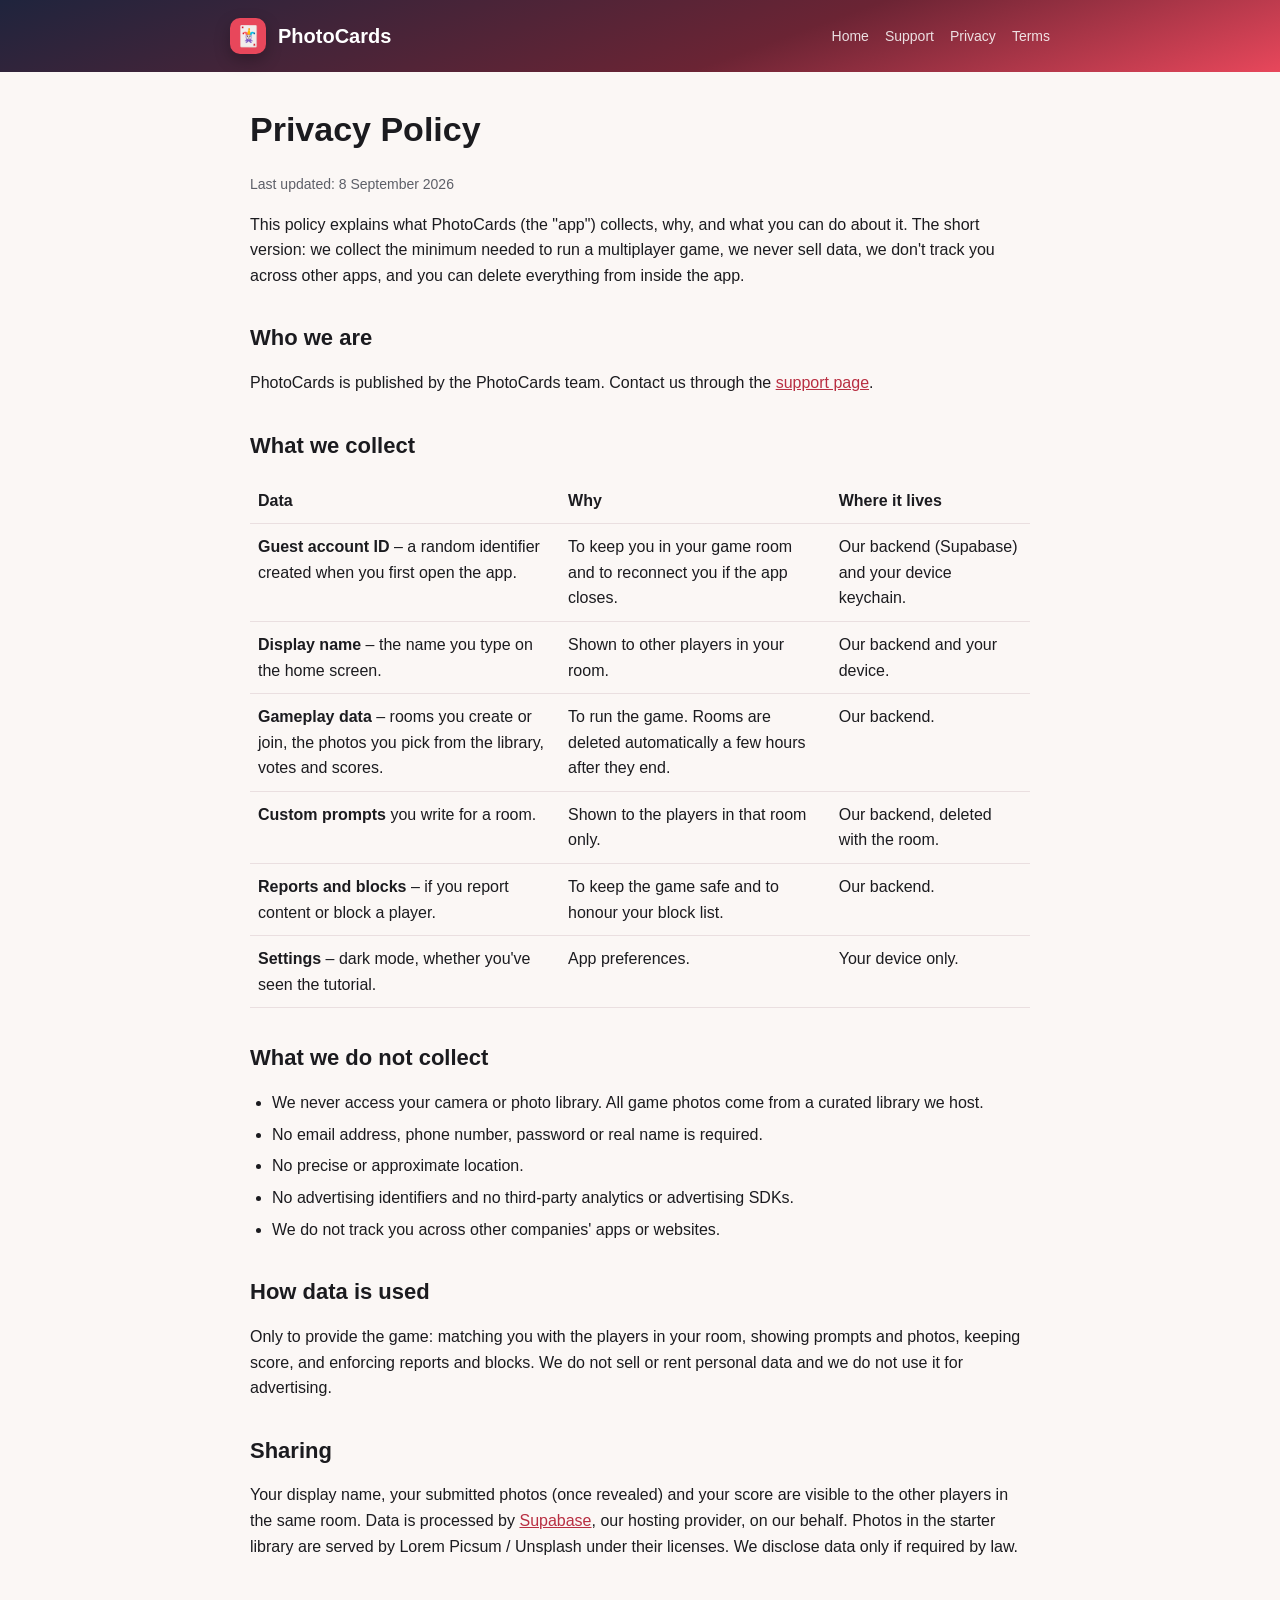
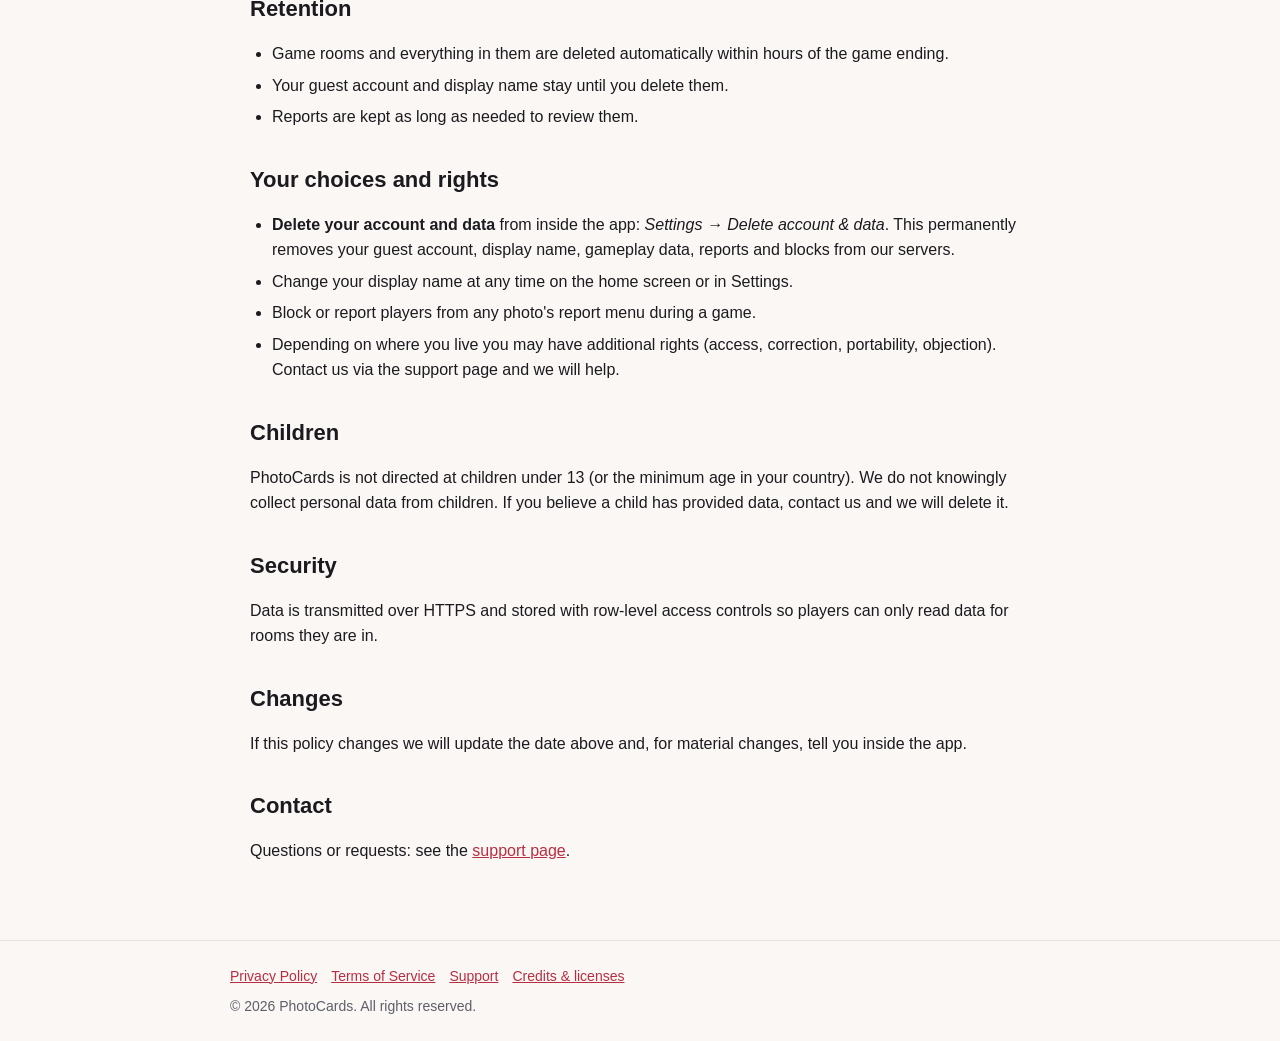
==== web/privacy/index.html @ 68254f8e "docs: rewrite README and guides for PhotoCards, add compliance audit and website Co-Authored-By: Cla" ====
<!doctype html>
<html lang="en">
<head>
  <meta charset="utf-8">
  <meta name="viewport" content="width=device-width, initial-scale=1">
  <title>Privacy Policy – PhotoCards</title>
  <link rel="stylesheet" href="../assets/style.css">
</head>
<body data-root="../">
  <main>
    <h1>Privacy Policy</h1>
    <p class="muted small">Last updated: 8 September 2026</p>

    <p>This policy explains what PhotoCards (the "app") collects, why, and what you can do about it. The short version: we collect the minimum needed to run a multiplayer game, we never sell data, we don't track you across other apps, and you can delete everything from inside the app.</p>

    <h2>Who we are</h2>
    <p>PhotoCards is published by the PhotoCards team. Contact us through the <a href="../support/">support page</a>.</p>

    <h2>What we collect</h2>
    <table>
      <tr><th>Data</th><th>Why</th><th>Where it lives</th></tr>
      <tr><td><strong>Guest account ID</strong> – a random identifier created when you first open the app.</td><td>To keep you in your game room and to reconnect you if the app closes.</td><td>Our backend (Supabase) and your device keychain.</td></tr>
      <tr><td><strong>Display name</strong> – the name you type on the home screen.</td><td>Shown to other players in your room.</td><td>Our backend and your device.</td></tr>
      <tr><td><strong>Gameplay data</strong> – rooms you create or join, the photos you pick from the library, votes and scores.</td><td>To run the game. Rooms are deleted automatically a few hours after they end.</td><td>Our backend.</td></tr>
      <tr><td><strong>Custom prompts</strong> you write for a room.</td><td>Shown to the players in that room only.</td><td>Our backend, deleted with the room.</td></tr>
      <tr><td><strong>Reports and blocks</strong> – if you report content or block a player.</td><td>To keep the game safe and to honour your block list.</td><td>Our backend.</td></tr>
      <tr><td><strong>Settings</strong> – dark mode, whether you've seen the tutorial.</td><td>App preferences.</td><td>Your device only.</td></tr>
    </table>

    <h2>What we do not collect</h2>
    <ul>
      <li>We never access your camera or photo library. All game photos come from a curated library we host.</li>
      <li>No email address, phone number, password or real name is required.</li>
      <li>No precise or approximate location.</li>
      <li>No advertising identifiers and no third-party analytics or advertising SDKs.</li>
      <li>We do not track you across other companies' apps or websites.</li>
    </ul>

    <h2>How data is used</h2>
    <p>Only to provide the game: matching you with the players in your room, showing prompts and photos, keeping score, and enforcing reports and blocks. We do not sell or rent personal data and we do not use it for advertising.</p>

    <h2>Sharing</h2>
    <p>Your display name, your submitted photos (once revealed) and your score are visible to the other players in the same room. Data is processed by <a href="https://supabase.com/privacy">Supabase</a>, our hosting provider, on our behalf. Photos in the starter library are served by Lorem Picsum / Unsplash under their licenses. We disclose data only if required by law.</p>

    <h2>Retention</h2>
    <ul>
      <li>Game rooms and everything in them are deleted automatically within hours of the game ending.</li>
      <li>Your guest account and display name stay until you delete them.</li>
      <li>Reports are kept as long as needed to review them.</li>
    </ul>

    <h2>Your choices and rights</h2>
    <ul>
      <li><strong>Delete your account and data</strong> from inside the app: <em>Settings → Delete account &amp; data</em>. This permanently removes your guest account, display name, gameplay data, reports and blocks from our servers.</li>
      <li>Change your display name at any time on the home screen or in Settings.</li>
      <li>Block or report players from any photo's report menu during a game.</li>
      <li>Depending on where you live you may have additional rights (access, correction, portability, objection). Contact us via the support page and we will help.</li>
    </ul>

    <h2>Children</h2>
    <p>PhotoCards is not directed at children under 13 (or the minimum age in your country). We do not knowingly collect personal data from children. If you believe a child has provided data, contact us and we will delete it.</p>

    <h2>Security</h2>
    <p>Data is transmitted over HTTPS and stored with row-level access controls so players can only read data for rooms they are in.</p>

    <h2>Changes</h2>
    <p>If this policy changes we will update the date above and, for material changes, tell you inside the app.</p>

    <h2>Contact</h2>
    <p>Questions or requests: see the <a href="../support/">support page</a>.</p>
  </main>
  <script src="../assets/site.js"></script>
</body>
</html>
---- web/assets/style.css ----
:root {
  --red: #e8475b;
  --red-dark: #b82e41;
  --ink: #1b1b1f;
  --muted: #5d5f68;
  --bg: #fbf7f5;
  --card: #ffffff;
  --border: #eadfe0;
}
* { box-sizing: border-box; }
html, body { margin: 0; padding: 0; }
body {
  font-family: "Poppins", -apple-system, BlinkMacSystemFont, "Segoe UI", Roboto, Helvetica, Arial, sans-serif;
  color: var(--ink);
  background: var(--bg);
  line-height: 1.6;
}
a { color: var(--red-dark); }
header.site {
  background: linear-gradient(160deg, #1f243d 0%, #6b2434 60%, var(--red) 100%);
  color: #fff;
  padding: 18px 20px;
}
header.site .inner, main, footer .inner {
  max-width: 820px;
  margin: 0 auto;
}
header.site .brand {
  display: flex; align-items: center; gap: 12px;
  font-weight: 800; font-size: 20px; color: #fff; text-decoration: none;
}
header.site .brand .mark {
  width: 36px; height: 36px; border-radius: 10px; background: var(--red);
  display: inline-flex; align-items: center; justify-content: center;
  box-shadow: 0 6px 16px rgba(0,0,0,.25);
}
header.site nav a { color: rgba(255,255,255,.85); margin-left: 16px; text-decoration: none; font-size: 14px; }
header.site nav a:hover { color: #fff; text-decoration: underline; }
.hero {
  background: linear-gradient(160deg, #1f243d 0%, #6b2434 60%, var(--red) 100%);
  color: #fff; padding: 56px 20px 72px; text-align: center;
}
.hero h1 { font-size: 56px; margin: 0 0 8px; line-height: 1.05; font-weight: 900; text-shadow: 0 6px 18px rgba(0,0,0,.35); }
.hero p { font-size: 20px; max-width: 560px; margin: 0 auto 28px; color: rgba(255,255,255,.9); }
.cta {
  display: inline-block; background: var(--red); color: #fff; font-weight: 700;
  padding: 14px 28px; border-radius: 999px; text-decoration: none;
  box-shadow: 0 10px 24px rgba(0,0,0,.3); border: 1px solid rgba(255,255,255,.25);
}
.cta.secondary { background: rgba(255,255,255,.16); }
main { padding: 36px 20px 60px; }
h1, h2, h3 { line-height: 1.25; }
main h1 { font-size: 34px; margin-top: 0; }
main h2 { font-size: 22px; margin-top: 36px; }
.card {
  background: var(--card); border: 1px solid var(--border); border-radius: 18px;
  padding: 22px 24px; margin: 18px 0; box-shadow: 0 4px 14px rgba(0,0,0,.04);
}
.grid { display: grid; grid-template-columns: repeat(auto-fit, minmax(220px, 1fr)); gap: 16px; }
.grid .card { margin: 0; }
.muted { color: var(--muted); }
.small { font-size: 14px; }
code { background: #f1ecec; padding: 2px 6px; border-radius: 6px; font-size: 90%; }
.code-box {
  font-size: 44px; letter-spacing: 10px; font-weight: 800; text-align: center;
  background: #fff; border: 2px dashed var(--border); border-radius: 18px; padding: 18px; margin: 20px 0;
}
footer { border-top: 1px solid var(--border); padding: 24px 20px; color: var(--muted); font-size: 14px; }
footer a { margin-right: 14px; }
ul { padding-left: 22px; }
li { margin: 6px 0; }
table { border-collapse: collapse; width: 100%; }
th, td { text-align: left; padding: 10px 8px; border-bottom: 1px solid var(--border); vertical-align: top; }
@media (max-width: 600px) {
  .hero h1 { font-size: 42px; }
  header.site nav { display: none; }
}
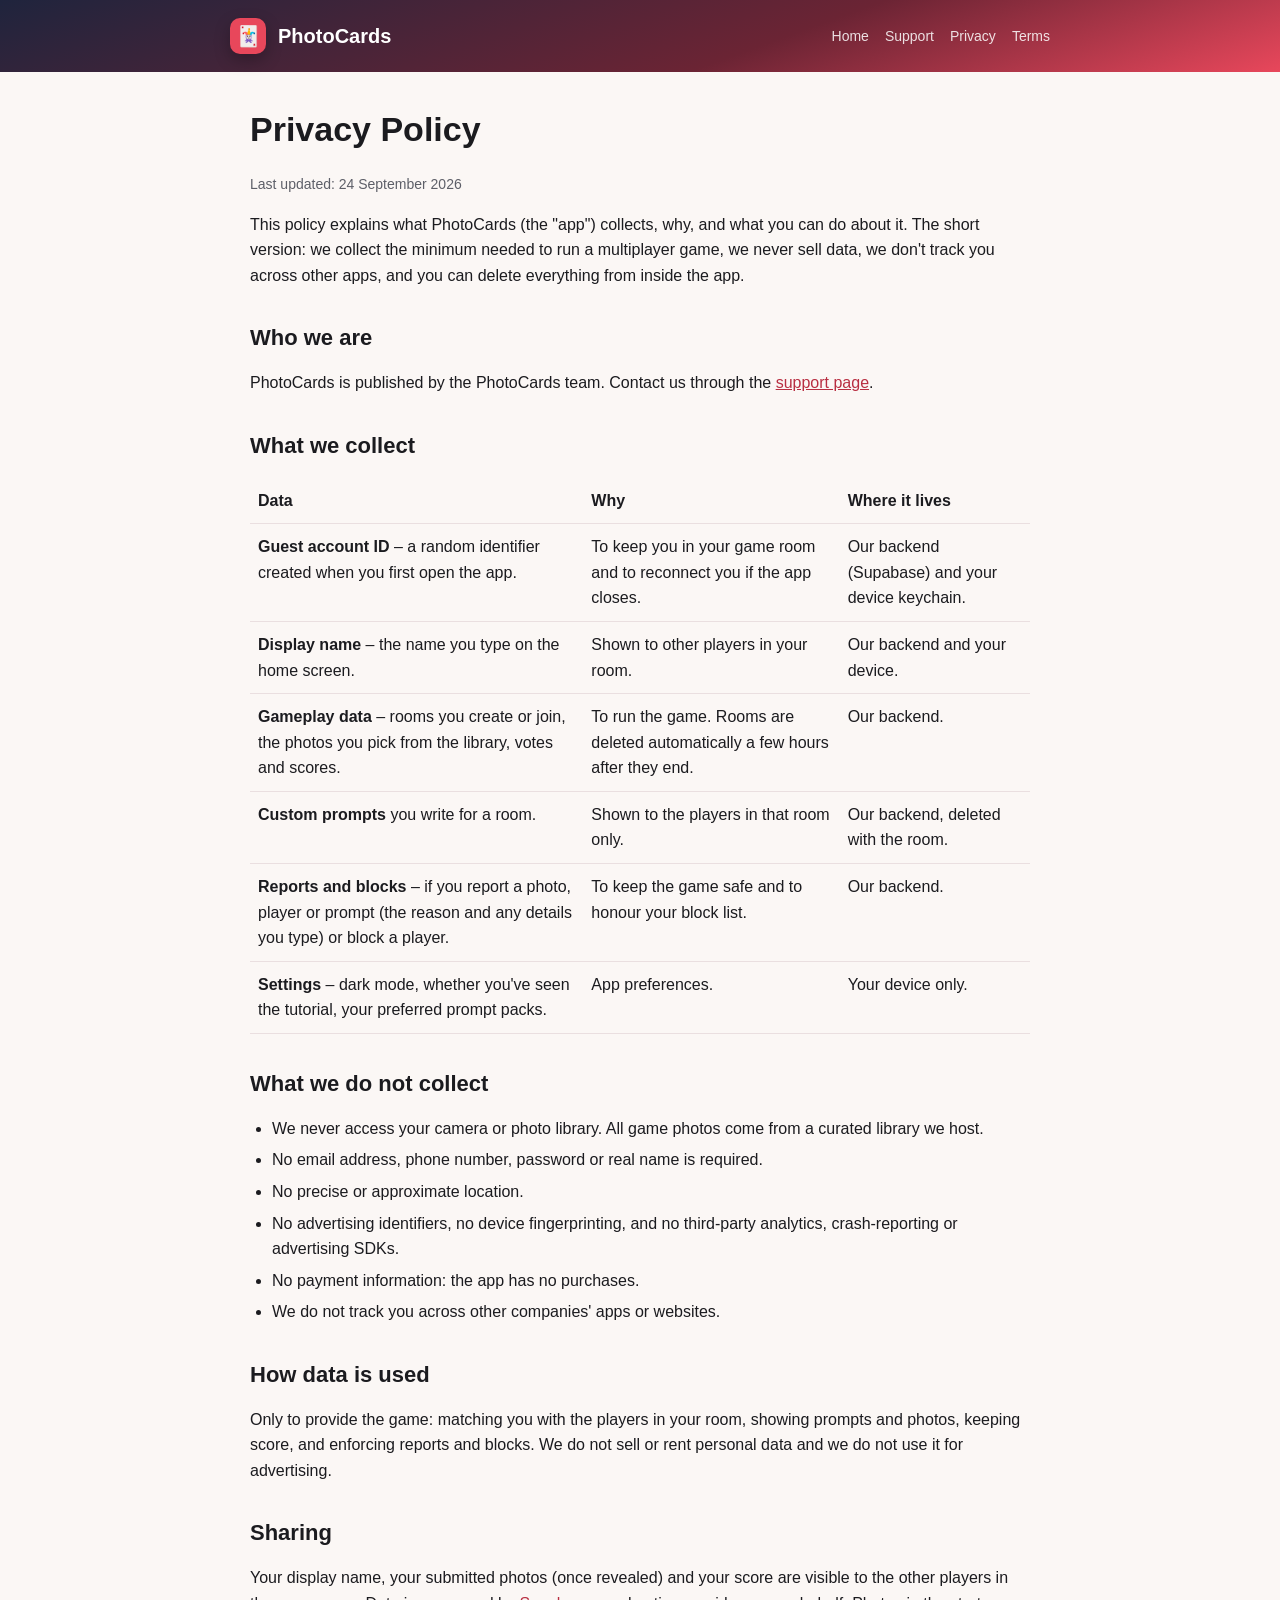
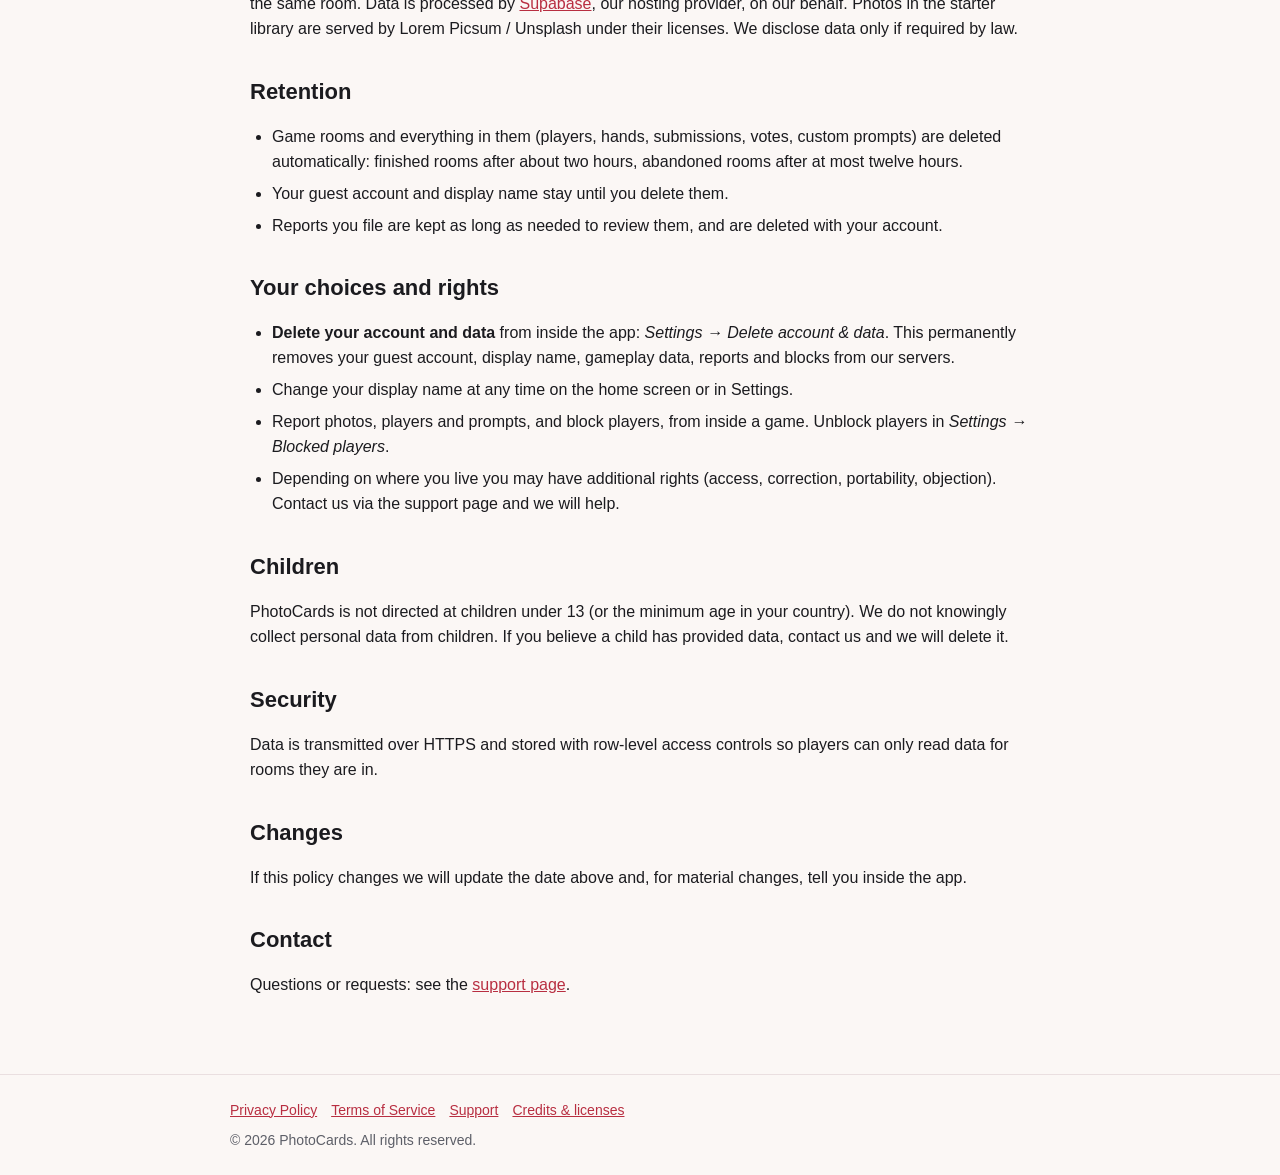
==== commit 3995fd23: "chore(release): drop unused frameworks and entitlement, fix build settings, UGC terms Stop linking S" ====
--- a/web/privacy/index.html
+++ b/web/privacy/index.html
@@ -9,7 +9,7 @@
 <body data-root="../">
   <main>
     <h1>Privacy Policy</h1>
-    <p class="muted small">Last updated: 8 September 2026</p>
+    <p class="muted small">Last updated: 24 September 2026</p>
 
     <p>This policy explains what PhotoCards (the "app") collects, why, and what you can do about it. The short version: we collect the minimum needed to run a multiplayer game, we never sell data, we don't track you across other apps, and you can delete everything from inside the app.</p>
 
@@ -23,8 +23,8 @@
       <tr><td><strong>Display name</strong> – the name you type on the home screen.</td><td>Shown to other players in your room.</td><td>Our backend and your device.</td></tr>
       <tr><td><strong>Gameplay data</strong> – rooms you create or join, the photos you pick from the library, votes and scores.</td><td>To run the game. Rooms are deleted automatically a few hours after they end.</td><td>Our backend.</td></tr>
       <tr><td><strong>Custom prompts</strong> you write for a room.</td><td>Shown to the players in that room only.</td><td>Our backend, deleted with the room.</td></tr>
-      <tr><td><strong>Reports and blocks</strong> – if you report content or block a player.</td><td>To keep the game safe and to honour your block list.</td><td>Our backend.</td></tr>
-      <tr><td><strong>Settings</strong> – dark mode, whether you've seen the tutorial.</td><td>App preferences.</td><td>Your device only.</td></tr>
+      <tr><td><strong>Reports and blocks</strong> – if you report a photo, player or prompt (the reason and any details you type) or block a player.</td><td>To keep the game safe and to honour your block list.</td><td>Our backend.</td></tr>
+      <tr><td><strong>Settings</strong> – dark mode, whether you've seen the tutorial, your preferred prompt packs.</td><td>App preferences.</td><td>Your device only.</td></tr>
     </table>
 
     <h2>What we do not collect</h2>
@@ -32,7 +32,8 @@
       <li>We never access your camera or photo library. All game photos come from a curated library we host.</li>
       <li>No email address, phone number, password or real name is required.</li>
       <li>No precise or approximate location.</li>
-      <li>No advertising identifiers and no third-party analytics or advertising SDKs.</li>
+      <li>No advertising identifiers, no device fingerprinting, and no third-party analytics, crash-reporting or advertising SDKs.</li>
+      <li>No payment information: the app has no purchases.</li>
       <li>We do not track you across other companies' apps or websites.</li>
     </ul>
 
@@ -44,16 +45,16 @@
 
     <h2>Retention</h2>
     <ul>
-      <li>Game rooms and everything in them are deleted automatically within hours of the game ending.</li>
+      <li>Game rooms and everything in them (players, hands, submissions, votes, custom prompts) are deleted automatically: finished rooms after about two hours, abandoned rooms after at most twelve hours.</li>
       <li>Your guest account and display name stay until you delete them.</li>
-      <li>Reports are kept as long as needed to review them.</li>
+      <li>Reports you file are kept as long as needed to review them, and are deleted with your account.</li>
     </ul>
 
     <h2>Your choices and rights</h2>
     <ul>
       <li><strong>Delete your account and data</strong> from inside the app: <em>Settings → Delete account &amp; data</em>. This permanently removes your guest account, display name, gameplay data, reports and blocks from our servers.</li>
       <li>Change your display name at any time on the home screen or in Settings.</li>
-      <li>Block or report players from any photo's report menu during a game.</li>
+      <li>Report photos, players and prompts, and block players, from inside a game. Unblock players in <em>Settings → Blocked players</em>.</li>
       <li>Depending on where you live you may have additional rights (access, correction, portability, objection). Contact us via the support page and we will help.</li>
     </ul>
 
